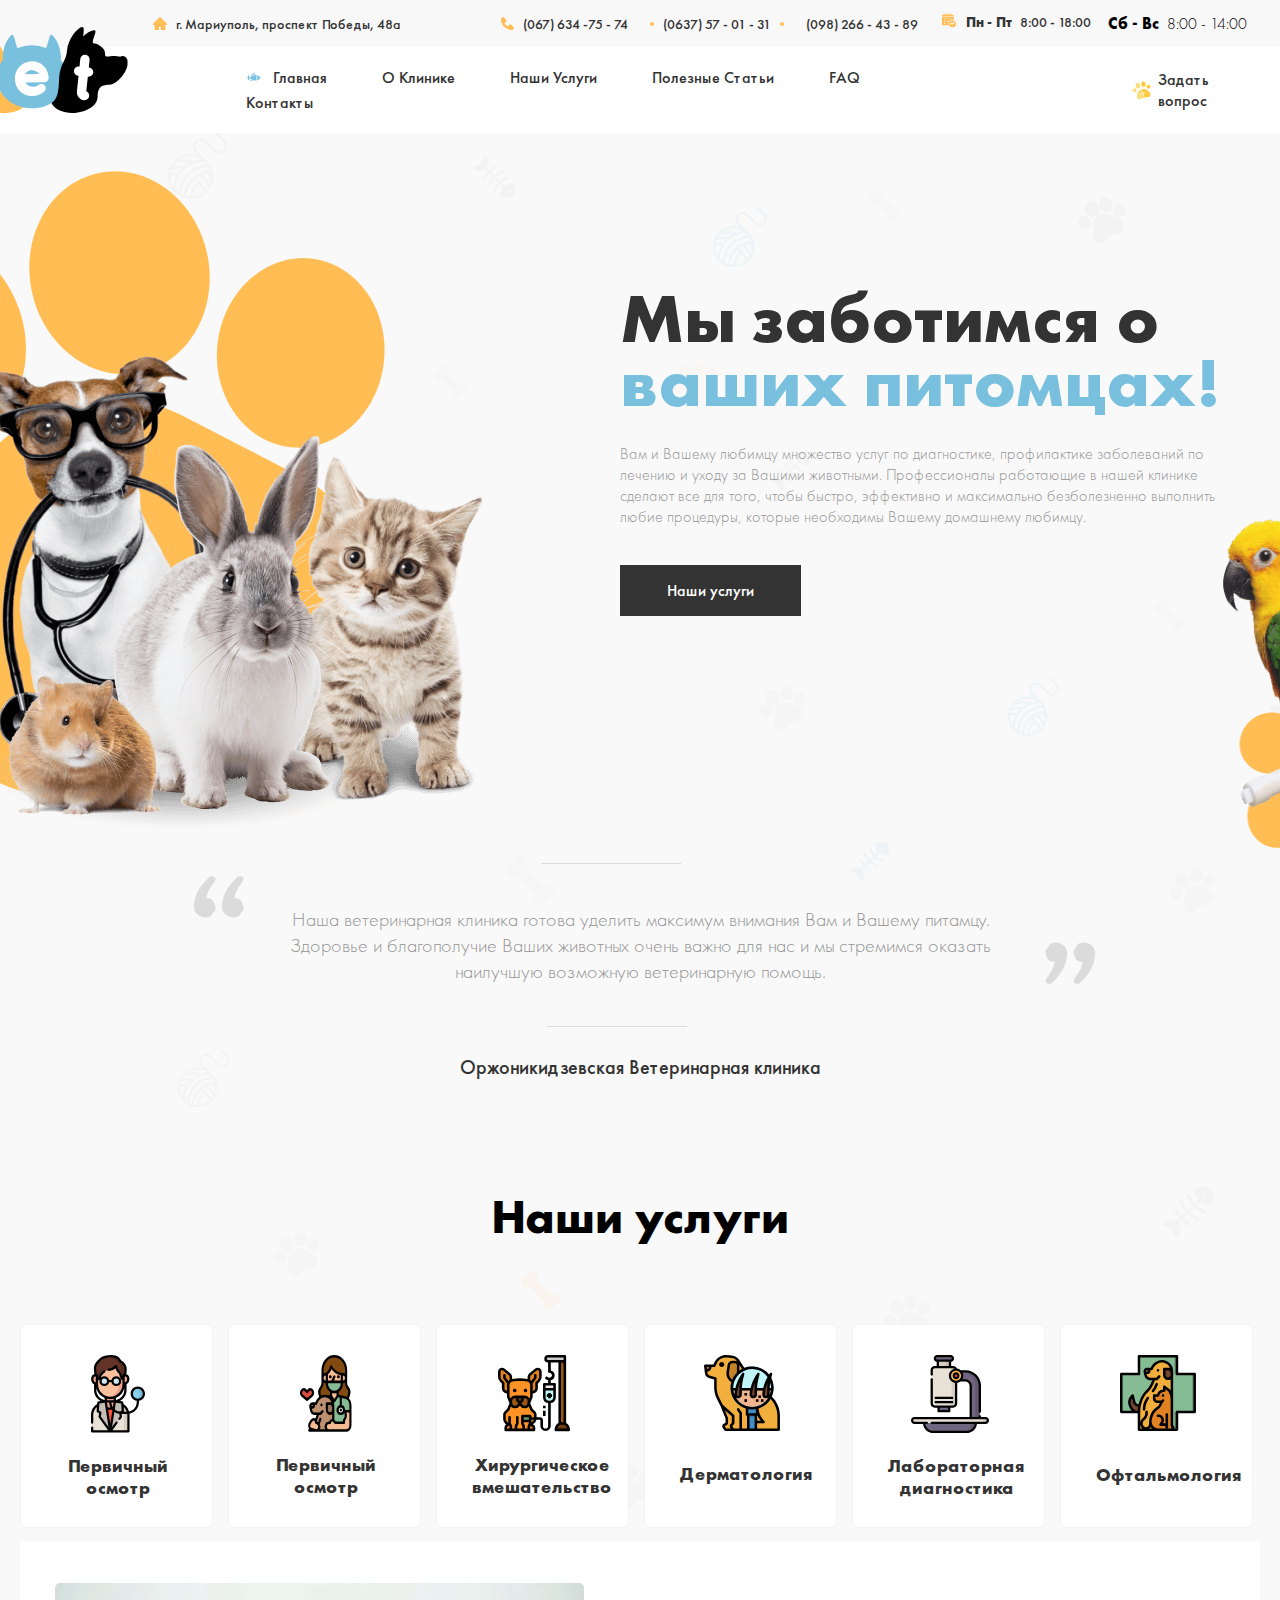
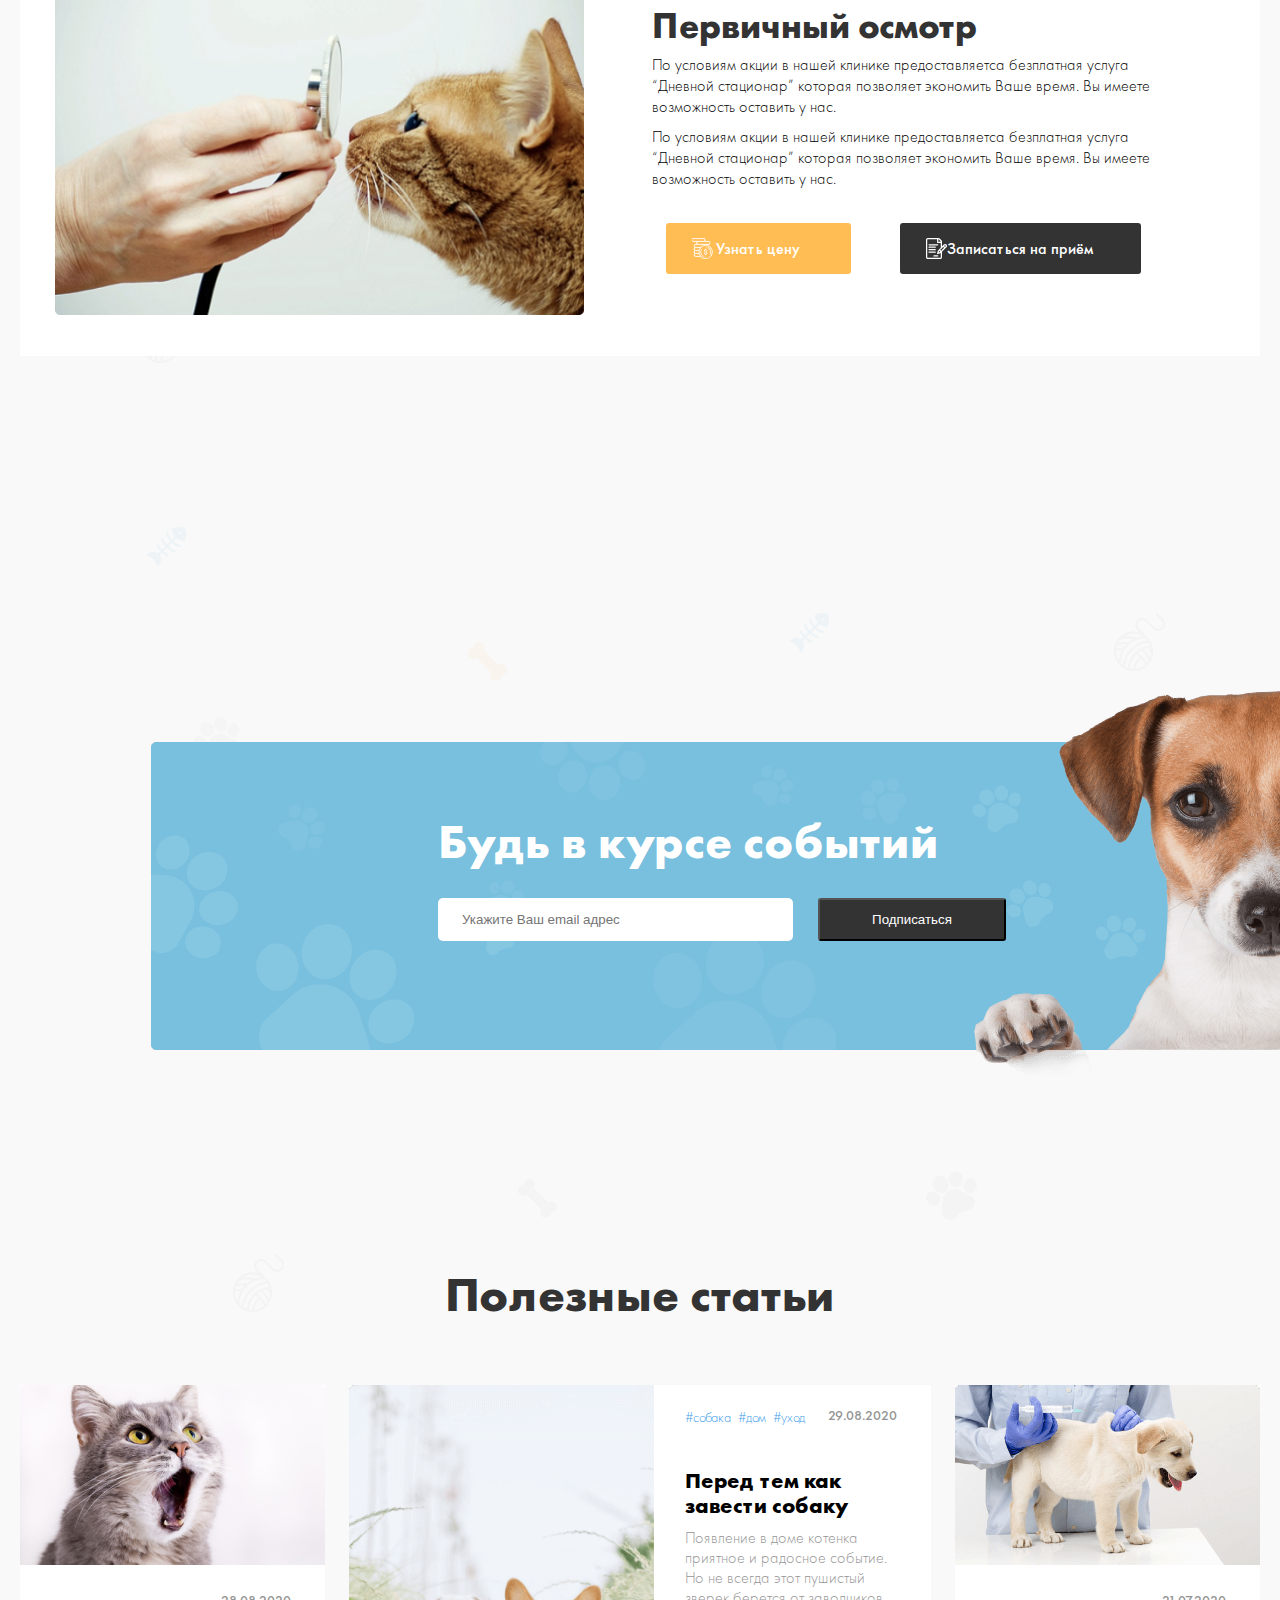
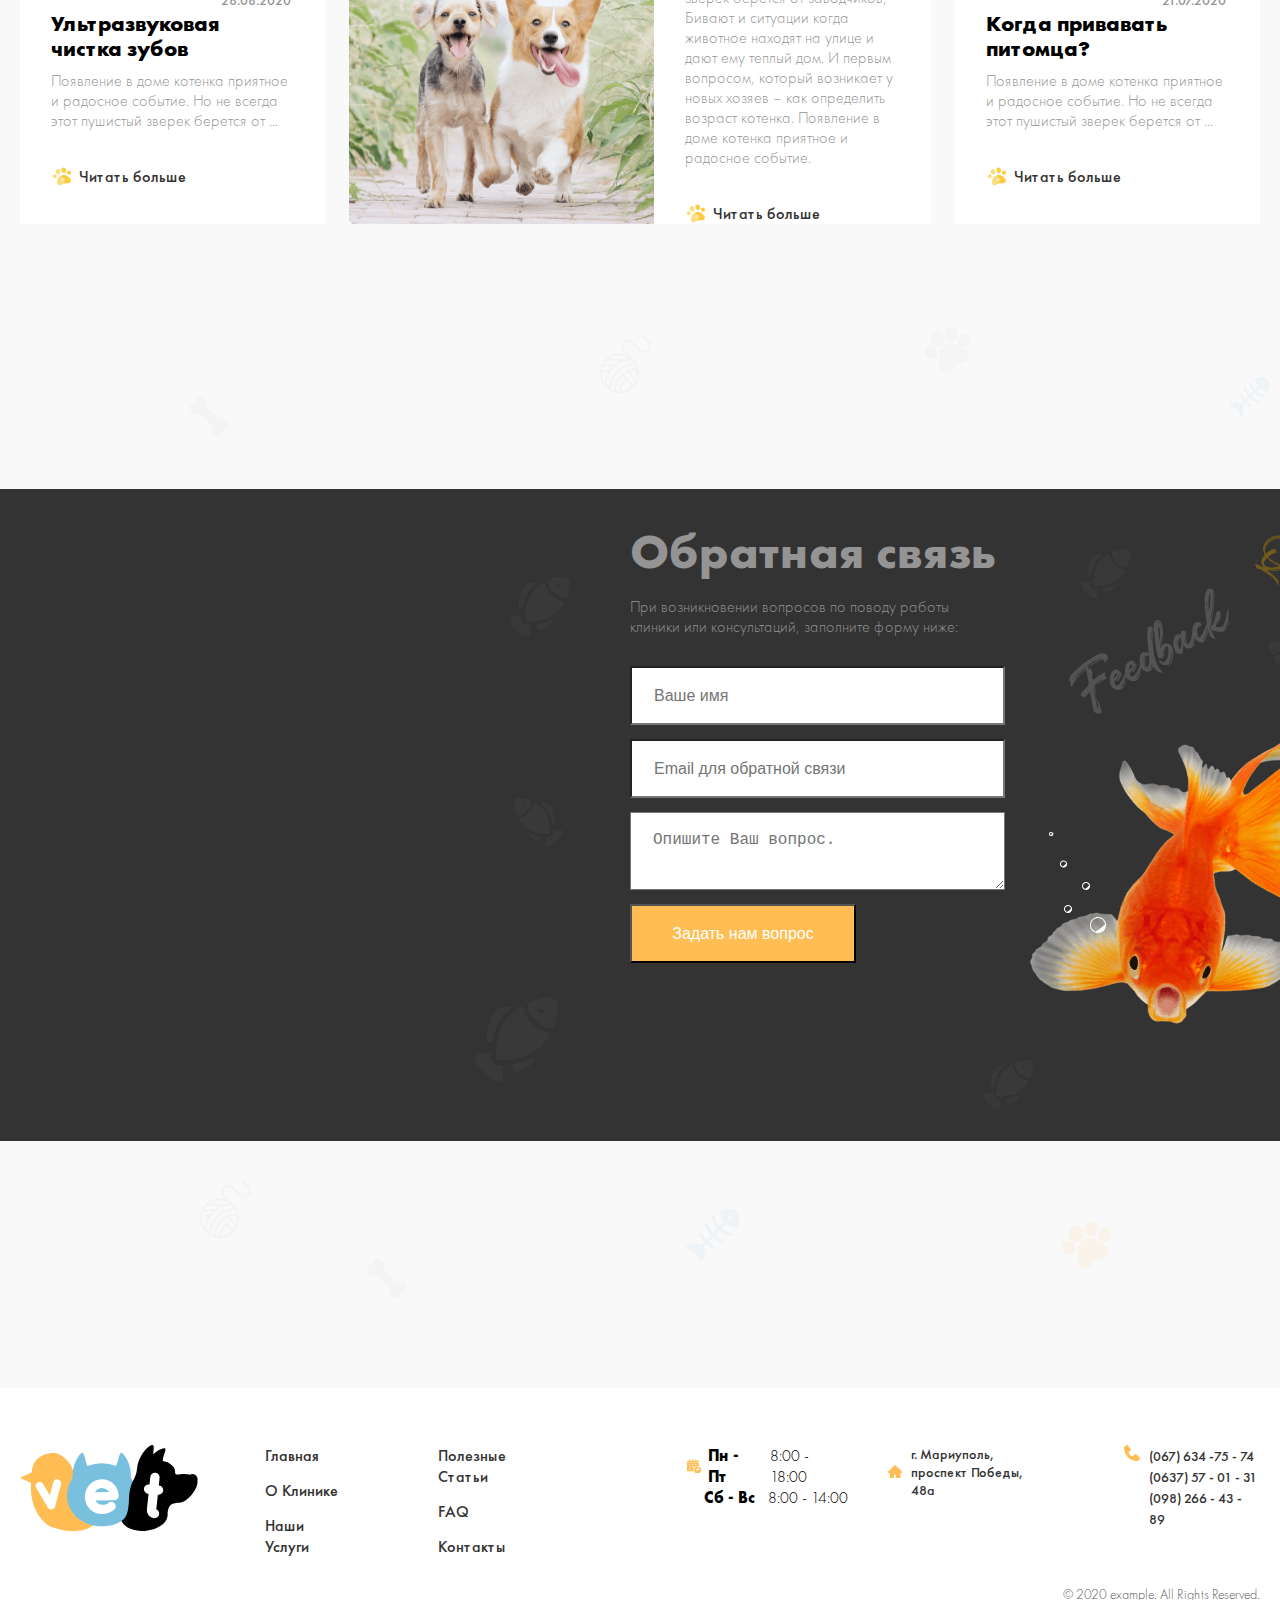
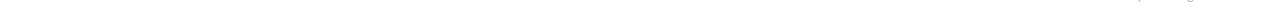
==== index.html @ 22a4f3d3 "initial commit" ====
<!DOCTYPE html>
<html lang="ru">
<head>
    <meta charset="UTF-8">
    <meta http-equiv="X-UA-Compatible" content="IE=edge">
    <meta name="viewport" content="width=device-width, initial-scale=1.0">
    <link rel="stylesheet" href="./css/main.css">
    <title>VETERIANRY clinic</title>
</head>
<body>
    <header class="site-header">
        <div class="site-header__start">
            <div class="container">
                <div class="site-header__start-inner">
                    <address class="site-header__adress">
                        <a class="site-header__adrress-link" href="#">г. Мариуполь, проспект Победы, 48а</a>
                        <ul class="site-header__tell-list list">
                            <li class="list__tell-item">
                                <a class="list__tel-link" href="tel:+0676347574">(067) 634 -75 - 74</a>
                            </li>
                            <li class="list__tell-item">
                                <a class="list__tel-link" href="tel:+0637570131">(0637) 57 - 01 - 31</a>
                            </li>
                            <li class="list__tell-item">
                                <a class="list__tel-link" href="tel:+0982664389">(098) 266 - 43 - 89</a>
                            </li>
                        </ul>
                    </address>
                    <ul class="site-header__work-days-list">
                        <li class="site-header__work-days-item">
                            <strong class="site-header__bold">Пн - Пт</strong><time class="site-header__time" datetime="2023-06-03T08:00"> 8:00 - 18:00</time>
                        </li>
                        <li class="site-header__work-days-item5  ">
                            <strong class="site-header__bold">Сб - Вс </strong><time class="site-header__time" datetime="2023-06-03T08:00"> 8:00 - 14:00</time>
                        </li>
                    </ul>
                </div>
            </div>
        </div>
        <div class="site-header__end">
            <div class="container">
                <div class="site-header__end-wrapper">
                    <a href="./index.html" class="logo">
                        <img class="logo__img" src="./images/logo.svg" alt="this site logo">
                    </a>
                    <nav class="site-header__navigation">
                        <ul class="site-header__navbar">
                            <li class="site-header__navbar-item">
                                <a class="site-header__navlink" href="#">Главная</a>
                            </li>
                            <li class="site-header__navbar-item">
                                <a class="site-header__navlink" href="#">О Клинике</a>
                            </li>
                            <li class="site-header__navbar-item">
                                <a class="site-header__navlink" href="#">Наши Услуги</a>
                            </li>
                            <li class="site-header__navbar-item">
                                <a class="site-header__navlink" href="#">Полезные Статьи</a>
                            </li>
                            <li class="site-header__navbar-item">
                                <a class="site-header__navlink" href="#">FAQ</a>
                            </li>
                            <li class="site-header__navbar-item">
                                <a class="site-header__navlink" href="#">Контакты</a>
                            </li>
                        </ul>
                    </nav>
                    <a  href="#" class="site-header__answer answer">Задать вопрос</a>
                </div>
            </div>
        </div>
        
    </header>
    <main class="site-main">
        <section class="site-main__hero hero">
            <div class="container">
                <div class="hero__div">
                    <h1 class="hero__title">Мы заботимся о <span class="hero__span">ваших питомцах!</span></h1>
                    <p class="hero__desc">
                        Вам и Вашему любимцу множество услуг по диагностике, профилактике заболеваний по лечению и уходу за Вашими животными. Профессионалы работающие в нашей клинике сделают все для того, чтобы быстро, эффективно и максимально безболезненно выполнить любие процедуры, которые необходимы Вашему домашнему любимцу.
                    </p>
                    <a class="hero__link" href="#">Наши услуги</a>
                </div>
            </div>
        </section>
        <section class="site-main__second-section second-section">
            <div class="container">
                <h2 class="visually-hidden">Оржоникидзевская Ветеринарная клиника</h2>
                <div class="second-section___div">
                    <blockquote class="second-section__blockquote">
                        Наша ветеринарная клиника готова уделить максимум внимания Вам и Вашему питамцу. Здоровье и благополучие Ваших животных очень важно для нас и мы стремимся оказать наилучшую возможную ветеринарную помощь.
                    </blockquote>
                    <h3 class="second-section__title">Оржоникидзевская Ветеринарная клиника</h3>
                </div>
            </div>
        </section>
        <section class="site-main__servises services">
            <div class="container">
                <h2 class="services__title">Наши услуги</h2>
                <div class="services__servise-list-wrapper">
                    <button class="services-button services__left"></button>
                    <ol class="services__list">
                        <li class="services__item">
                            <a class="services__link" href="#">
                                <h3 class="services__list-title">Первичный осмотр</h3>
                            </a>
                        </li>
                        <li class="services__item">
                            <a class="services__link" href="#">
                                <h3 class="services__list-title">Первичный осмотр</h3>
                            </a>
                        </li>
                        <li class="services__item">
                            <a class="services__link" href="#">
                                <h3 class="services__list-title">Хирургическое вмешательство</h3>
                            </a>
                        </li>
                        <li class="services__item">
                            <a class="services__link" href="#">
                                <h3 class="services__list-title">Дерматология</h3>
                            </a>
                        </li>
                        <li class="services__item">
                            <a class="services__link" href="#">
                                <h3 class="services__list-title">Лабораторная диагностика</h3>
                            </a>
                        </li>
                        <li class="services__item">
                            <a class="services__link" href="#">
                                <h3 class="services__list-title">Офтальмология</h3>
                            </a>
                        </li>
                    </ol>
                    <button class="services-button services-button-right"></button>
                    
                </div>
                <div class="site-main__news-card">
                    <img class="site-main__news-img" width="590" height="332" src="./images/nashuslugi-img.png" alt="">
                    <div class="site-main__news-div">
                        <h4 class="site-main__div-title">Первичный осмотр</h4>
                        <p class="site-main__div-desc">По условиям акции в нашей клинике предоставляетса безплатная услуга “Дневной стационар” которая позволяет экономить Ваше время. Вы имеете возможность оставить у нас.</p>
                        <p class="site-main__div-desc site-main__div-desc-second">По условиям акции в нашей клинике предоставляетса безплатная услуга “Дневной стационар” которая позволяет экономить Ваше время. Вы имеете возможность оставить у нас.</p>
                        <div class="site-main__div-innerdiv">
                            <a class="site-main__news-link" href="#">Узнать цену</a>
                            <a class="site-main__news-link" href="#">Записаться на приём</a>
                        </div>
                    </div>
                </div>
            </div>
        </section>
        <article class="site-main__article">
            <div class="site-main__article-wrapper">
                <h2 class="site-main__article-title">Будь в курсе событий</h2>
                <form class="site-main__article-form" action="https://echo.htmlacademy.ru" method="POST">
                    <input class="site-main__article-input" type="email" name="user_email" aria-label="enter your email" placeholder="Укажите Ваш email адрес" autocomplete="off" required>
                    <button class="site-main__article-bottom">Подписаться</button>
                </form>
            </div>
        </article>
        <section class="site-main__useful-news">
            <div class="container">
                <h2 class="site-main__useful-title">Полезные статьи</h2>
                <ul class="site-main__useful-cards">
                    <li class="site-main__useful-card">
                        <img class="site-main__useful-card-img" src="./images/01.png" alt="this useful card img">
                        <div class="site-main__useful-inner-card">
                            <time class="site-main__useful-card-time" datetime="2020-08-28">28.08.2020</time>
                            <h3 class="site-main__useful-card-title">Ультразвуковая чистка зубов</h3>
                            <p class="site-main__useful-card-desc">Появление в доме котенка приятное и радосное событие. Но не всегда этот пушистый зверек берется от ...</p>
                            <a class="site-main__useful-card-link" href="">Читать больше</a>
                        </div>
                    </li>
                    <li class="site-main__useful-card">
                        <img class="site-main__useful-card-img" src="./images/02.png" alt="this useful caed one">
                        <div class="site-main__useful-inner-card">
                            <ul class="site-main__useful-hesheg-list">
                                <li class="site-main__useful-hesheg-item"><a class="site-main__useful-hesheg-link" href="#">#собака</a></li>
                                <li class="site-main__useful-hesheg-item"><a class="site-main__useful-hesheg-link" href="#">#дом</a></li>
                                <li class="site-main__useful-hesheg-item"><a class="site-main__useful-hesheg-link" href="#">#уход</a></li>
                                <li class="site-main__useful-hesheg-item">
                                    <time class="site-main__useful-card-time" datetime="2020-08-29">29.08.2020</time>
                                </li>
                                
                            </ul>
                            <h3 class="site-main__useful-card-title">Перед тем как завести собаку</h3>
                            <p class="site-main__useful-card-desc">Появление в доме котенка приятное и радосное событие. Но не всегда этот пушистый зверек берется от заводчиков, Бивают и ситуации когда животное находят на улице и дают ему теплый дом. И первым вопросом, который возникает у новых хозяев – как определить возраст котенка. Появление в доме котенка приятное и радосное событие.</p>
                            <a class="site-main__useful-card-link" href="#">Читать больше</a>
                        </div>
                    </li>
                    <li class="site-main__useful-card">
                        <img class="site-main__useful-card-img" src="./images/03.png" alt="this useful card img`">
                        <div class="site-main__useful-inner-card">
                            <time class="site-main__useful-card-time" datetime="2020-08-29">21.07.2020</time>
                            <h3 class="site-main__useful-card-title">Когда привавать питомца?</h3>
                            <p class="site-main__useful-card-desc">Появление в доме котенка приятное и радосное событие. Но не всегда этот пушистый зверек берется от ...</p>
                            <a class="site-main__useful-card-link" href="">Читать больше</a>
                        </div>
                    </li>
                </ul>
            </div>
        </section>
        <section class="site-main__feedback">
            <div class="site-main__feedback-inner">
                <iframe class="site-main__ifrem" src="https://www.google.com/maps/embed?pb=!1m18!1m12!1m3!1d169.72303839183462!2d37.642442149704344!3d47.10752693657428!2m3!1f0!2f0!3f0!3m2!1i1024!2i768!4f13.1!3m3!1m2!1s0x40e6e6701cd9c691%3A0xe9b99fd0268f089c!2z0L_RgNC-0YHQvy4g0J_QvtCx0LXQtNGLLCA0ONCwLCDQnNCw0YDQuNGD0L_QvtC70YwsINCU0L7QvdC10YbQutCw0Y8g0L7QsdC70LDRgdGC0YwsINCj0LrRgNCw0LjQvdCwLCA4NzUwMA!5e0!3m2!1sru!2s!4v1685992403160!5m2!1sru!2s" width="600" height="450" style="border:0;" allowfullscreen="" loading="lazy" referrerpolicy="no-referrer-when-downgrade"></iframe>
                <div class="site-main__feedback-form-wrapper">
                    <h2 class="site-main__feedback-title">Обратная связь</h2>
                    <p class="site-main__feedback-desc">При возникновении вопросов по поводу работы <br> клиники или консультаций, заполните форму ниже:</p>
                    <form class="site-main__feedback-form" action="https://echo.htmlacademy.ru" method="POST" autocomplete="off">
                        <input class="site-main__feedbackinp" type="text" name="site-main__user__name" aria-label="enter your name" placeholder="Ваше имя" required>
                        <input class="site-main__feedbackinp" type="email" name="site-main__user__email" aria-label="enter your email" placeholder="Email для обратной связи" required>
                        <textarea class="site-main__feedbackinp site-main__feedbackinp--textarea" name="site-main__user__desc" aria-label="enter your description" placeholder="Опишите Ваш вопрос."></textarea>
                        <button class="site-main__feedack-bottom">Задать нам вопрос</button>
                    </form>
                </div>
            </div>
        </section>
    </main>
    <footer class="site-footer">
        <div class="container">
            <div class="site-footer__inner">
                <a class="site-footer__logo" href="./index.html"><img src="./images/logo.svg" alt="THIS SITE LOGO"></a>
                <ul class="site-footer__list">
                    <li class="site-footer__item"><a class="site-footer-links" href="#">Главная</a></li>
                    <li class="site-footer__item"><a class="site-footer-links" href="#"> О Клинике</a></li>
                    <li class="site-footer__item"><a class="site-footer-links" href="#">Наши Услуги</a></li>
                </ul>
                <ul class="site-footer__list">
                    <li class="site-footer__item"><a class="site-footer-links" href="#">Полезные Статьи</a></li>
                    <li class="site-footer__item"><a class="site-footer-links" href="#">FAQ</a></li>
                    <li class="site-footer__item"><a class="site-footer-links" href="#">Контакты</a></li>
                </ul>
                <address class="site-footer__adress">
                    <ul class="site-footer__weklist list">
                        <li class="list__work-days-item">
                            <strong class="list__bold">Пн - Пт</strong><time class="site-footer__time" datetime="2023-06-03T08:00"> 8:00 - 18:00</time>
                        </li>
                        <li class="list__work-days-item">
                            <strong class="list__bold">Сб - Вс </strong><time class="site-footer__time" datetime="2023-06-03T08:00"> 8:00 - 14:00</time>
                        </li>
                    </ul>
                    <a class="site-footer__goglemap" href="#">г. Мариуполь, <br> проспект Победы, 48а</a>
                    <ul class="site-footer__tel-list">
                        <li class="site-footer__tel-item" >
                            <a class="site-footer__tel-link" href="tel:+0676347574">(067) 634 -75 - 74</a>
                        </li>
                        <li class="site-footer__tel-item">
                            <a class="site-footer__tel-link" href="tel:+0637570131">(0637) 57 - 01 - 31</a>
                        </li>
                        <li class="site-footer__tel-item">
                            <a class="site-footer__tel-link" href="tel:+0982664389">(098) 266 - 43 - 89</a>
                        </li>
                    </ul>
                </address>
            </div>
            <span class="site-footer__span">© 2020 example. All Rights Reserved.</span>
        </div>
    </footer>
</body>
</html>
---- css/main.css ----
@font-face {
    font-display: swap; 
    font-family: "Futura PT";
    font-style: normal;
    font-weight: 400;
    src: url("../fonts/FuturaPT-Light.woff") format("woff2"); 
}
@font-face {
    font-display: swap; 
    font-family: "Futura PT";
    font-style: normal;
    font-weight: 500;
    src: url("../fonts/FuturaPT-Medium.woff") format("woff2"); 
}
@font-face {
    font-display: swap; 
    font-family: "Futura PT";
    font-style: normal;
    font-weight: 700;
    src: url("../fonts/FuturaPT-Bold.woff") format("woff2"); 
}
* {
    box-sizing: border-box;
}
html {
    height: 100%;
}
body {
    display: flex;
    flex-direction: column;
    height: 100%;
    margin: 0;
    font-family: "Futura PT";
    font-style: normal;
    overflow-x:hidden;
}
main {
    flex-grow: 1;
    background-image: url("../images/mani-bg.png");
    background-repeat: no-repeat;
    background-color:#f9f9f9;
    background-position-x:115px ;
}
.visually-hidden {
    clip: rect(0 0 0 0);
    clip-path: inset(50%);
    height: 1px;
    overflow: hidden;
    position: absolute;
    white-space: nowrap;
    width: 1px;
}
.container {
    max-width: 1322px;
    width: 100%;
    margin: auto;
    padding: 0 20px;
}
.site-header__start {
    padding: 13px;
    background-color: #f9f8f8; ;
}
.site-header__start-inner {
    display: flex;
    justify-content:space-between;
    align-items: center;
}
.site-header__adress {
    display: flex;
    align-items: center;
    margin-left: 120px; 
}
.site-header__adrress-link {
    display: flex;
    align-items: center;
    margin-right: 100px;
    text-decoration: none;
    font-style: normal;
    font-weight: 500;
    font-size: 14px;
    line-height: 18px;
    color: #333333;
}
.site-header__adrress-link::before {
    display: inline-block;
    width: 14px;
    height: 13px;
    margin-right: 9px;
    background-image: url("../images/home_before.svg");
    background-repeat: no-repeat;
    background-size:14px 13px;
    content: "";
}
.list {
    display: flex;
    align-items: center;
    margin: 0;
    padding-left: 0;
    list-style: none;
}
.site-header__work-days-list {
    display: flex;
    column-gap: 17px;
    margin: 0;
    padding-left: 0;
    list-style: none;
    
}
.site-header__bold {
    margin-right: 4px;
}
.site-header__work-days-item {
    font-weight: 500;
    font-size: 14px;
    line-height: 18px;
    color:#333;
}
.site-header__work-days-item::before {
    display: inline-block;
    width: 14px;
    height: 14px;
    margin-right: 7px;
    background-image: url("../images/week-befotr.svg");
    background-repeat: no-repeat;
    background-size: 14px;
    content: "";
}
.list:not(:last-child) {
    margin-right: 22px;
}
.list__tel-link {
    color: inherit;
    text-decoration: none;
    font-style: normal;
    font-weight: 500;
    font-size: 14px;
    line-height: 18px;
}
.list__tel-link:hover {
    color: #ffbd54;
}
.list__tel-link:active {
    color: #333;
    opacity: 0.6;
}
.list__tell-item {
    display: flex;
    align-items: center;
    color: #333;
}
.list__tell-item:not(:last-child) {
    margin-right: 22px;
}
.list__tell-item:first-child::before {
    display: inline-block;
    width: 13px;
    height: 13px;
    margin-right: 9px;
    background-image: url("../images/call_before.svg");
    background-repeat: no-repeat;
    background-size: 13px;
    content: "";
}
.list__tell-item:nth-child(2)::before {
    display: inline-block;
    width: 4px;
    height: 4px;
    margin-right: 9px;
    background-color:#ffbd54;
    border-radius: 50%;
    content: "";
}
.list__tell-item:nth-child(2)::after {
    display: inline-block;
    width: 4px;
    height: 4px;
    margin-left: 9px;
    background-color:#ffbd54;
    border-radius: 50%;
    content: "";
}
.list__work-days-list {
    display: flex;
    column-gap: 17px;
    margin: 0;
    padding-left: 0;
    list-style: none;
}
.list__work-days-item:first-child {
    display: flex;
    align-items: center;
    margin-right: 17px;
}
.list__work-days-item:first-child::before {
    display: inline-block;
    width: 14px;
    height: 14px;
    margin-right: 7px;
    background-image: url("../images/week-befotr.svg");
    background-repeat: no-repeat;
    background-size: 14px;
    content: "";
}
.list__work-link {
    text-decoration: none;
    color: #333;
    font-weight: 500;
    font-size: 14px;
    line-height: 18px;
}
.site-header__end {
    padding-top: 20px;
    padding-bottom: 16px;
}
.site-header__end-wrapper {
    position: relative;
    display: flex;
    justify-content: space-between;
    align-items: center;    
}
.site-header__navigation {
    margin-left: 216px;
    margin-right: 165px;
}
.site-header__navbar {
    display: flex;
    flex-wrap: wrap;
    align-items: center;
    margin: 0;
    margin-left: 10px;
    padding-left: 0;
}
.site-header__navbar-item {
    display: flex;
    list-style: none;
    margin: 0;
    padding-left: 0;
}
.site-header__navbar-item {
    border-bottom: 4px solid transparent;
}
.site-header__navbar-item:hover {
    border-color: #f4ffad;
}
.site-header__navbar-item:active {
    border-color: #f4ffad;
    opacity: 0.6;
}
.site-header__navbar-item:not(:last-child) {
    margin-right: 55px;
}
.site-header__navbar-item:first-child {
    display: flex;
    align-items: center;
}
.site-header__navbar-item:first-child::before {
    display: inline-block;
    width: 15px;
    height: 15px;
    margin-right: 12px;
    background-image: url("../images/fish-before.svg");
    background-repeat: no-repeat;
    background-size: 15px;
    content: "";
}
.site-header__navlink {
    text-decoration: none;
    font-weight: 500;
    font-size: 16px;
    line-height: 21px;
    color: #333;
}
.answer {
    display: flex;
    align-items: center ;
    border-bottom: 4px solid transparent;
    text-decoration: none;
    font-weight: 500;
    font-size: 16px;
    line-height: 21px;
    color: #333;
}
.answer::before {
    display:inline-block;
    width: 23px;
    height: 21px;
    margin-right: 5px;
    background-size: 23px 21px;
    background-image: url("../images/pet-header-before.svg");
    background-repeat: no-repeat;
    content: "";
    
}
.site-header__answer:hover {
    border-color:  #f4ffad;
}
.site-header__answer:active {
    opacity: 0.6;
}
.logo {
    position:absolute;
    top: -40px;
    left: -70px;
}
.logo:hover {
    opacity: 0.8;
}
.logo:active {
    opacity: 0.6;
}
.logo-img {
    display: block;
}
.hero {
    padding-top: 153px;
    padding-bottom: 290px;
    background-image: url("../images/bg1.png"), url("../images/bg2.png");
    background-repeat: no-repeat;
    background-size: 870px 835px, 319px 430px;
    background-position: calc(50% - 560px) -95px, calc(50% + 714px) 386px; 
    /* background-position-y: -95px;  */
}
.hero__div {
    width: 608px;
    margin-right: 32px;
    margin-left: auto;
}
.hero__title {
    margin: 0;
    margin-bottom: 29px;
    font-weight: 700;
    font-size: 70px;
    line-height: 64px;
    color: #333;
}
.hero__span {
    color: #78c0de ;
}
.hero__desc {
    margin: 0;
    margin-bottom: 38px;
    font-weight: 400;
    font-size: 16px;
    line-height: 21px;
    color: #949494;
}
.hero__link {
    display: inline-block;
    width: 181px;
    padding: 15px;
    text-align: center;
    text-decoration: none;
    color: #fff;
    font-weight: 500;
    font-size: 16px;
    line-height: 21px;   
    background-color: #333;  
}
.hero__link:hover {
    background-color:#ffbd54;
    color: #333;
}
.hero__link:active {
    opacity: 0.6    ;
}

.second-section {
    padding-bottom: 90px;
}
.second-section___div {
    position: relative;
    z-index: 1;
    width: 753px;
    margin: 0 auto;
    text-align: center;
}
.second-section___div::before {
    position: absolute;
    width: 142px;
    height: 128px;
    top:-30px;
    left: -70px;
    background-image: url("../images/blokquite-before.svg");
    background-repeat: no-repeat;
    content: "";
}
.second-section___div::after {
    position: absolute;
    width: 142px;
    height: 128px;
    bottom:10px ;
    right: -170px;
    background-image: url("../images/blokquote-after.svg");
    background-repeat: no-repeat;
    content: "";
}
.second-section__blockquote {
    position: relative;
    z-index: 1;
    margin: 0;
    font-weight: 400;
    text-align: center;
    font-size: 20px;
    line-height: 26px;
    text-align: center;
    color: #949494;
}
.second-section__blockquote::before {
    position: absolute;
    top: -43px;
    width: 140px;
    height: 1px;
    left: 277px;
    text-align: center;
    background-color:#DBDBDB;
    content:"";
}
.second-section__blockquote::after {
    position: absolute;
    bottom: -43px;
    width: 140px;
    height: 1px;
    text-align: center;
    background-color:#DBDBDB;
    left:283px;
    /* background-position:center top; */
    content:"";
}
.second-section__title {
    margin-top: 70px;
    font-weight: 500;
    font-size: 20px;
    line-height: 26px;
    color: #333;
    
}
.services {
    margin-bottom: 127px;
}
.services__title {
    margin: 0;
    margin-bottom: 80px;
    text-align: center;
    font-weight: 700;
    font-size: 48px;
    line-height: 54px;
}
.services__servise-list-wrapper {
    position: relative;
}
.services-button {
    position: absolute;
    width: 50px;
    height: 50px;
    top: 80px;
    left:-61px;
    background-color: transparent;
    background-image: url("../images/button-left.svg");
    background-position: center;
    background-repeat: no-repeat;
    background-size: 14px 26px;
    border: none;
    content: "";
}
.services-button:hover{
    background-color: #fff;
}
.services-button:active {
    opacity: 0.6;
}
.services-button-right {
    background-image: url("../images/button-right.svg");
    left: 1244px;
}
.services__list {
    display: flex;
    column-gap: 15px;
    margin: 0;
    margin-bottom: 14px;
    padding-left: 0;
    list-style: none;
}
.services__item {
    width: 193px;
    padding-top: 30px;
    padding-right: 32px;
    padding-bottom: 28px;
    padding-left: 35px;
    background-color: #fff;
    border: 1px solid #F3F3F3;
    border-radius: 5px;
}
.services__item:hover {
    opacity: 0.8;
}
.services__item:active {
    opacity: 0.6;
}
.services__link {
    text-decoration: none;
    font-weight: 500;
    font-size: 18px;
    line-height: 22px;    
    display: flex;
    align-items: center;
    text-align: center;
    color: #333;
}
.services__list-title {
    margin: 0;
    font-weight: 700;
    font-size: 18px;
    line-height: 22px;
    text-align: center;
    color: #333;
}
.services__item::before {
    display: block;
    margin: 0 auto 22px auto;
    background-repeat: no-repeat;
    content: "";
}
.services__item:first-child::before {
    background-image: url("../images/nashuslugi1.svg");
    width: 54px;
    height: 78px;
    background-size: 54px 78px;
}
.services__item:nth-child(2)::before {
    background-image: url("../images/nashuslugi2.svg");
    width: 52px;
    height: 77px;
    background-size: 52px 77px;
}
.services__item:nth-child(3)::before {
    background-image: url("../images/nashuslugi3.svg");
    width: 72px;
    height: 77px;
    background-size: 72px 77px;
}
.services__item:nth-child(4)::before {
    margin-bottom: 32px;
    background-image: url("../images/nashuslugi4.svg");
    width: 76px;
    height: 76px;
    background-size: 76px;
}
.services__item:nth-child(5)::before {
    background-image: url("../images/nashuslugi5.svg");
    width: 78px;
    height: 78px;
    background-size: 78px;
}
.services__item:nth-child(6)::before {
    margin-bottom: 33px;
    background-image: url("../images/nashuslugi6.svg");
    width: 76px;
    height: 76px;
    background-size: 76px;
    
}
.site-main__news-card {
    display: flex;
    column-gap: 68px;
    padding-top: 41px;
    padding-right: 105px;
    padding-bottom: 41px;
    padding-left: 35px;
    background-color: #fff;
}
.site-main__div-title {
    margin-top: 33px;
    margin-bottom: 18px;
    font-weight: 700;
    font-size: 36px;
    line-height: 20px;
    color: #333;
}
.site-main__div-desc {
    margin: 0;
    margin-bottom: 9px;
}
.site-main__div-desc-second {
    margin-bottom: 34px;
}
.site-main__div-innerdiv {
    display: flex;
    column-gap:21px;
}
.site-main__news-link  {
    position: relative;
    margin: 0 auto;
    width: 185px;
    padding: 15px;
    background-color:#ffbd54;
    color: #fff;
    border-radius: 3px;
    text-align: center;
    text-decoration: none;
    font-weight: 500;
    font-size: 16px;
    line-height: 21px;
}
.site-main__news-link::before {
    position: absolute;
    width: 21px;
    height: 21px;
    left: 26px;
    margin-right: 20px;
    background-image: url("../images/nashuslugi_link1.svg");
    background-position-x: center;
    background-repeat: no-repeat;
    content: "";
}
.site-main__news-link:hover {
    background-color: #333;
    color: #ffbd54;
}
.site-main__news-link:active {
    opacity: 0.6;
}
.site-main__news-link:last-child {
    width: 241px;
    color: #fff;
    background-color: #333;
}
.site-main__news-link:last-child::before {
    width: 21px;
    height: 21px;
    background-image: url("../images/news-link2.svg");   
}
.site-main__news-link:last-child:hover {
    background-color:#ffbd54;
    color: #333;
}
.site-main__news-link:last-child:active {
    opacity: 0.6;
}
.site-main__article {
    padding: 151px;
    padding-bottom: 0;
    width: 100%;
    /* height: 100%; */
}
.site-main__article-wrapper {
    width: 1444px;
    margin: 0 auto;
    padding-top: 198px;
    padding-bottom: 153px;
    background-image: url("../images/article-bg.png");
    background-repeat: no-repeat;
    background-size: auto;
}
.site-main__article-title {
    margin: 0 auto; 
    /* text-align: center; */
    margin-left: 287px;
    font-weight: 700;
    font-size: 48px;
    line-height: 20px;
    color: #fff;
}
.site-main__article-form {
    margin-left: 287px;
}
.site-main__article-input {
    width: 355px;
    margin-top: 46px;
    margin-right: 21px;
    padding-top: 12px;
    padding-right: auto;
    padding-bottom: 12px;
    padding-left: 22px;
    background-color: #fff;
    border:2px solid transparent;
    border-radius: 5px;
    outline: none;
}
.site-main__article-input:hover {
    border-color: #ffbd54;
}
.site-main__article-input:focus {
    border-color: #ffbd54;
}
.site-main__article__input::placeholder {
    font-weight: 400;
    font-size: 16px;
    line-height: 20px;
    color: #949494;
}
.site-main__article-bottom {
    width: 188px;
    padding: 12px;
    text-align: center;
    color: #fff;
    background-color: #333333;
    border-radius: 3px;
    
}
.site-main__useful-news {
    padding-top: 151px;
    padding-bottom: 265px;
}
.site-main__useful-title {
    margin-bottom: 80px;
    text-align: center;
    font-weight: 700;
    font-size: 48px;
    line-height: 20px;    
    color: #333;
}
.site-main__useful-cards{
    display: flex;
    column-gap: 24px;
    list-style: none;
    margin: 0;
    padding-left: 0;  
}
.site-main__useful-card {
    width: 305px;
    background-color: #fff;
}
.site-main__useful-card:hover {
    filter: drop-shadow(0px 4px 4px rgba(0, 0, 0, 0.25));
}
.site-main__useful-card:active {
    filter: drop-shadow(0px 4px 4px rgba(0, 0, 0, 0.25));
}
.site-main__useful-card:nth-child(2) {
    display: flex;
    width: 640px;
}
.site-main__useful-inner-card {
    /* width: 270px; */
    padding-top: 21px;
    padding-right: 34px;
    padding-left: 31px;
}
.site-main__useful-card-time {
    display: block;
    text-align:right;
}
.site-main__useful-card-title {
    margin: 0;
    margin-top: 2px;
    margin-bottom: 10px;
    font-weight: 700;
    font-size: 22px;
    line-height: 25px;
    color: #000;
}
.site-main__useful-card-desc {
    margin: 0;
    margin-bottom: 35px;
    font-style: normal;
    font-weight: 400;
    font-size: 16px;
    line-height: 20px;
    color: #949494;
}
.site-main__useful-card-link {
    display: flex;
    align-items: center;
    text-decoration: none;
    font-weight: 500;
    font-size: 16px;
    line-height: 21px;
    color: #333;    
}
.site-main__useful-card-link::before {
    display: inline-block;
    width: 23px;
    height: 21px;
    margin-right: 5px;
    background-image: url("../images/pet-header-before.svg");
    background-size: 23px 21px;
    content: "";
    
}
.site-main__useful-hesheg-list {
    display: flex;
    margin: 0;
    padding-left: 0;
    list-style: none;
}
.site-main__useful-hesheg-link  {
    display: inline-block;
    
    margin-right: 7px;
    margin-bottom: 38px;
    text-decoration: none;
    color: #3d9cea;
    font-weight: 400;
    font-size: 14px;
    line-height: 22px;    
}
.site-main__useful-hesheg-item:last-child {
    margin-left: auto;
}
.site-main__useful-card-time {
    font-weight: 500;
    font-size: 14px;
    line-height: 18px;
    color: #949494;
}
.site-main__feedback  {
    padding-bottom: 247px;
}
.site-main__feedback-inner {
    display: flex;
    width: 1463px;
    margin: 0 auto;
    background-image: url("../images/form-bg.png");
    background-repeat: no-repeat;
    background-position: right center;
    background-color: #333;
}
.site-main__ifrem {
    width: 462px;
    height: 652px;
}
.site-main__feedback-form-wrapper {
    width: 375px;
    margin-left: 168px;
    padding-top: 32px;
}
.site-main__feedback-form-wrapper {
    padding-bottom: 78px;
}
.site-main__feedbackinp {
    display:block;
    width: 375px;
    margin-bottom: 14px;
    padding: 17px;
    padding-left: 22px;
    background-color: #fff;
}
.site-main__feedback-title {
    margin: 0;  
    margin-bottom: 14px;
    font-weight: 700;
    font-size: 48px;
    line-height: 62PX;
    color: #949494;
}
.site-main__feedbackinp { 
    font-size: 16px;
    line-height: 21px;    
    display: flex;
    align-items: center;
}
.site-main--textarea {
    width: 100%;
    height: 165px;
    margin-bottom: 32px;
    resize: none;
}
.site-main__feedback-desc {
    margin: 0;
    margin-bottom: 29px;
    font-weight: 400;
    font-size: 16px;
    line-height: 20px;
    color: #949494;
}
.site-main__feedack-bottom {
    width: 226px;
    padding: 17px;
    text-align: center;
    color: #fff;
    background: #FFBD54;
    border-radius: 0px;
    font-weight: 500;
    font-size: 16px;
    line-height: 21px;
}
.site-footer {
    padding-top: 57px;
    padding-bottom: 23px;
}
.site-footer__inner {
    display: flex;
    padding-bottom: 28px;
}
.site-footer__logo {
    display: block;
    margin-right: 67px;
}
.site-footer__logo:hover {
    opacity: 0.8;
}
.site-footer__logo:active {
    opacity: 0.6;
}
.site-footer__list {
    list-style: none;
    margin: 0;
    padding-left: 0;
    margin-right: 87px; 
}
.site-footer__item {
    font-weight: 500;
    font-size: 16px;
    line-height: 21px;
}
.site-footer__item:not(:last-child) {
    margin-bottom: 14px;
}
.site-footer-links {
    color: #333;
    text-decoration: none;
}
.site-footer-links:hover {
    color: #ffbd54;
}
.site-footer-links:active {
    color: #333;
    opacity: 0.6;
}
.site-footer__adress {
    display: flex;
    align-items: start;
    margin-left: 40px;
}
.site-footer__weklist {
    display: flex;
    flex-direction: column;
    font-style: normal;
}
.site-footer__goglemap {
    display: flex;
    margin-right: 87px;
    align-items: center;
    margin-right: 100px;
    text-decoration: none;
    font-style: normal;
    font-weight: 500;
    font-size: 14px;
    line-height: 18px;
    color: #333333;
}
.site-footer__goglemap::before {
    display: inline-block;
    width: 14px;
    height: 13px;
    margin-right: 9px;
    background-image: url("../images/home_before.svg");
    background-repeat: no-repeat;
    background-size:14px 13px;
    content: "";
}
.site-footer__tel-list {
    position: relative;
    margin: 0;
    padding-left: 0;
    list-style: none;
} 
.site-footer__tel-list::before {
    position: absolute;
    width: 16px;
    height: 16px;
    left: -25px;
    background-image: url("../images/call_before.svg");
    background-size: 16px;
    background-repeat: no-repeat;
    content: "";
}
.site-footer__tel-link {
    text-decoration: none;
    font-weight: 500;
    font-style: normal;
    font-size: 14px;
    line-height: 18px;
    color: #333333;   
}
.site-footer__tel-link:hover {
    color: #ffbd54;
}
.site-footer__tel-link:active {
    color: #333;
    opacity: 0.6;
}
.site-footer__span {
    display: block;
    text-align:end;
    font-weight: 400;
    font-size: 14px;
    line-height: 18px;
    color: #5c5c5c;
}
.list__bold {
    margin-right: 9px;
}
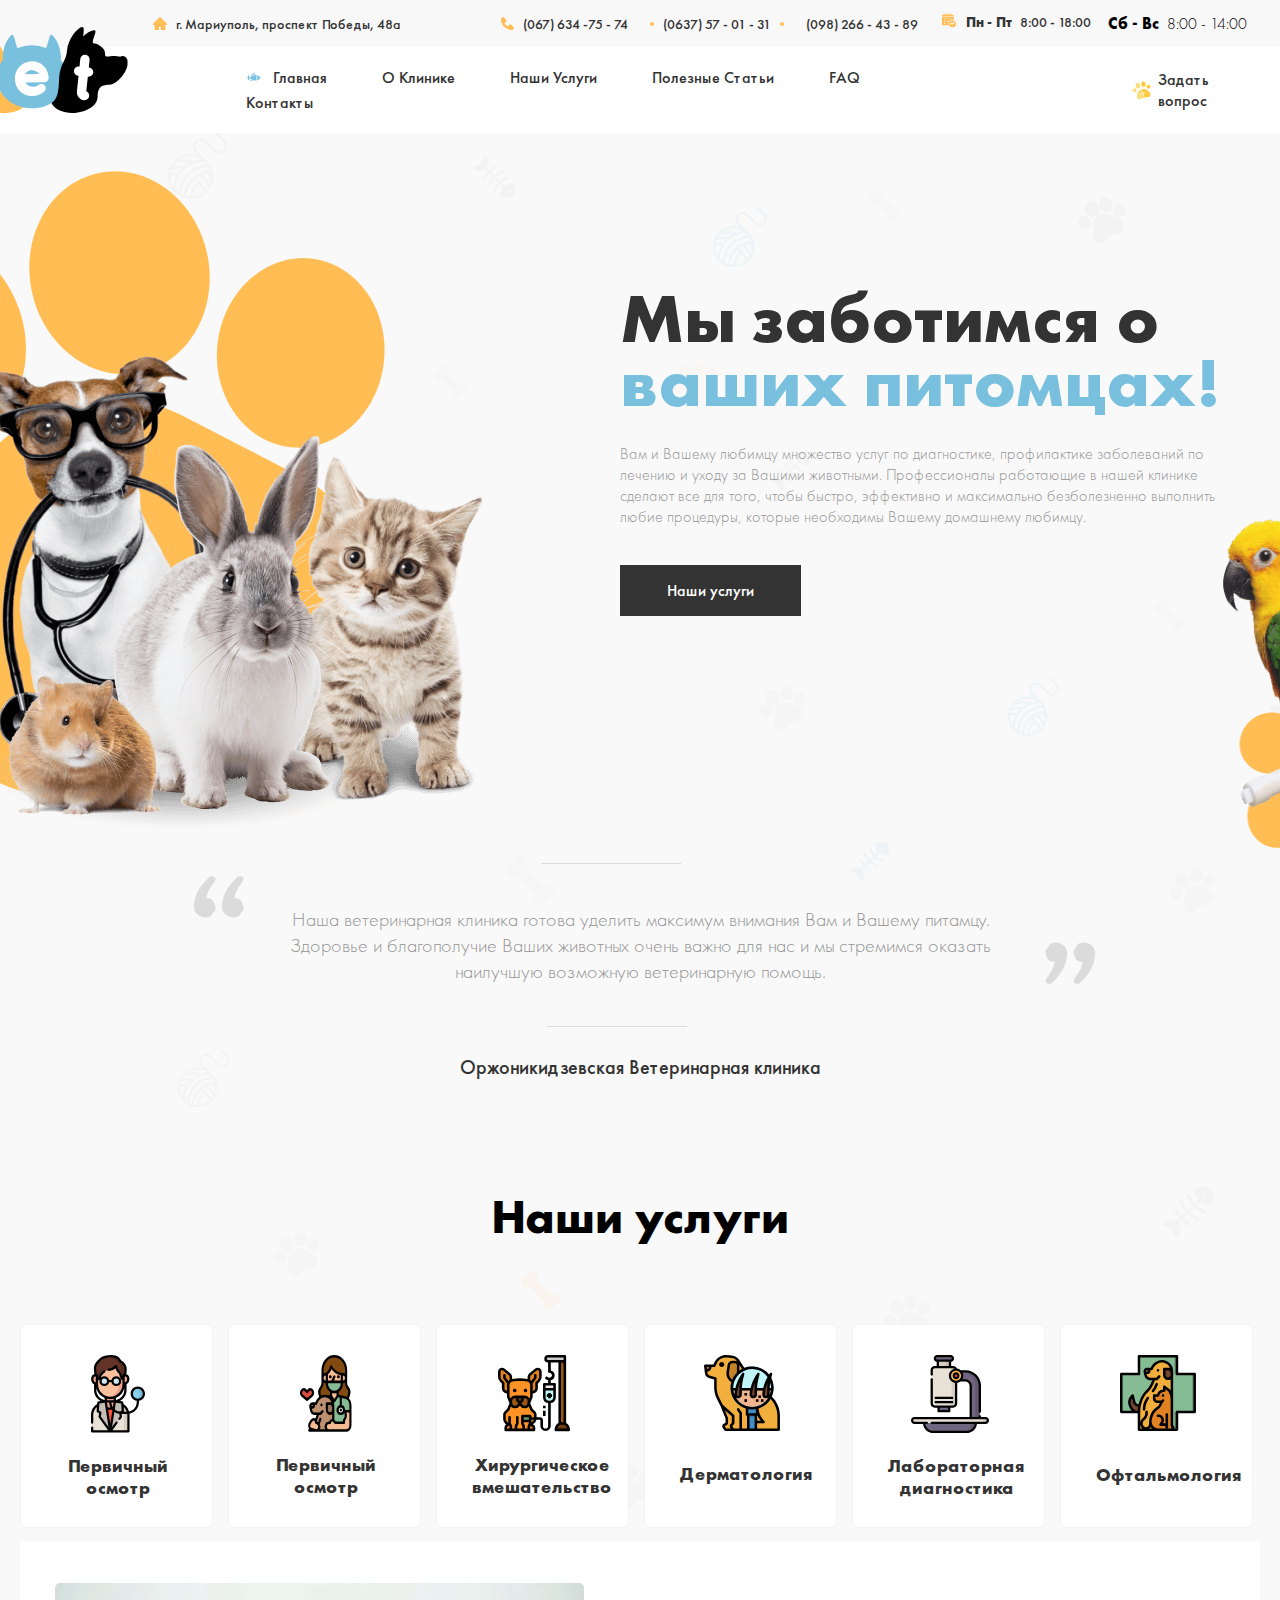
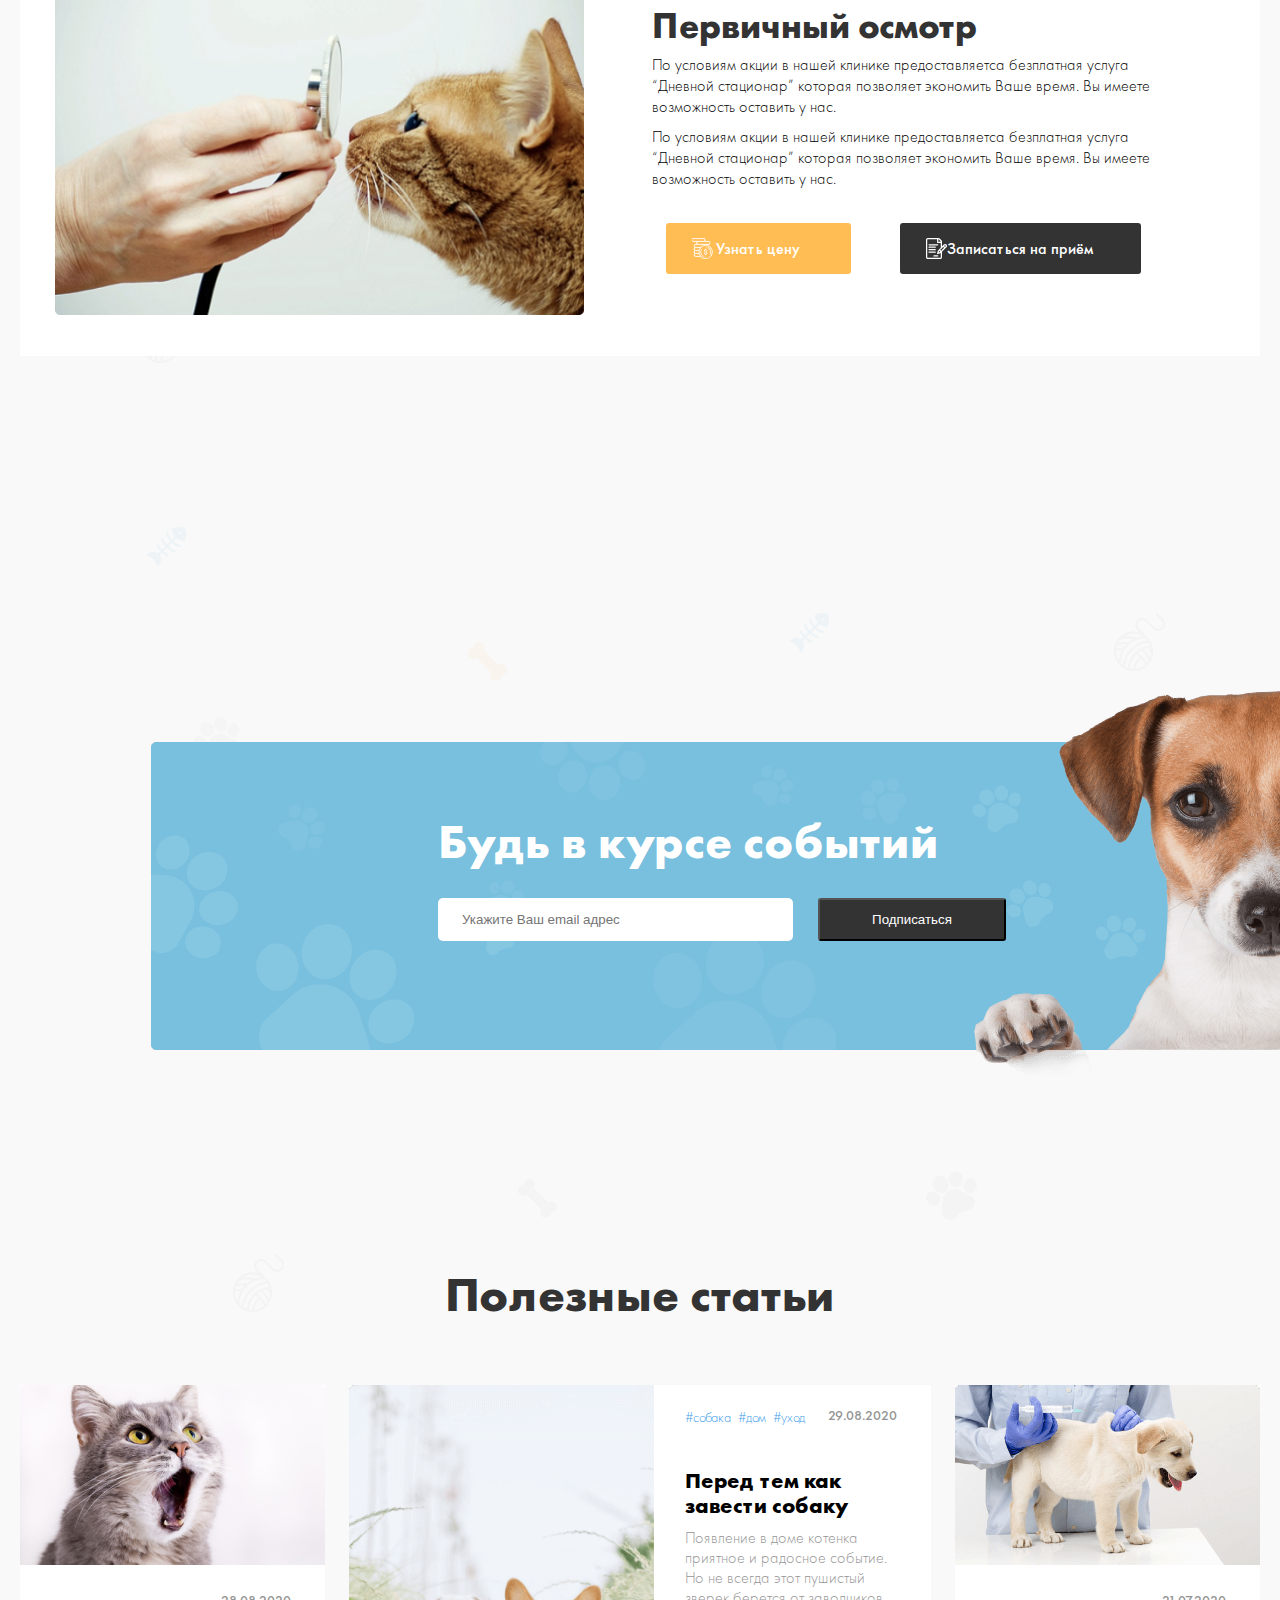
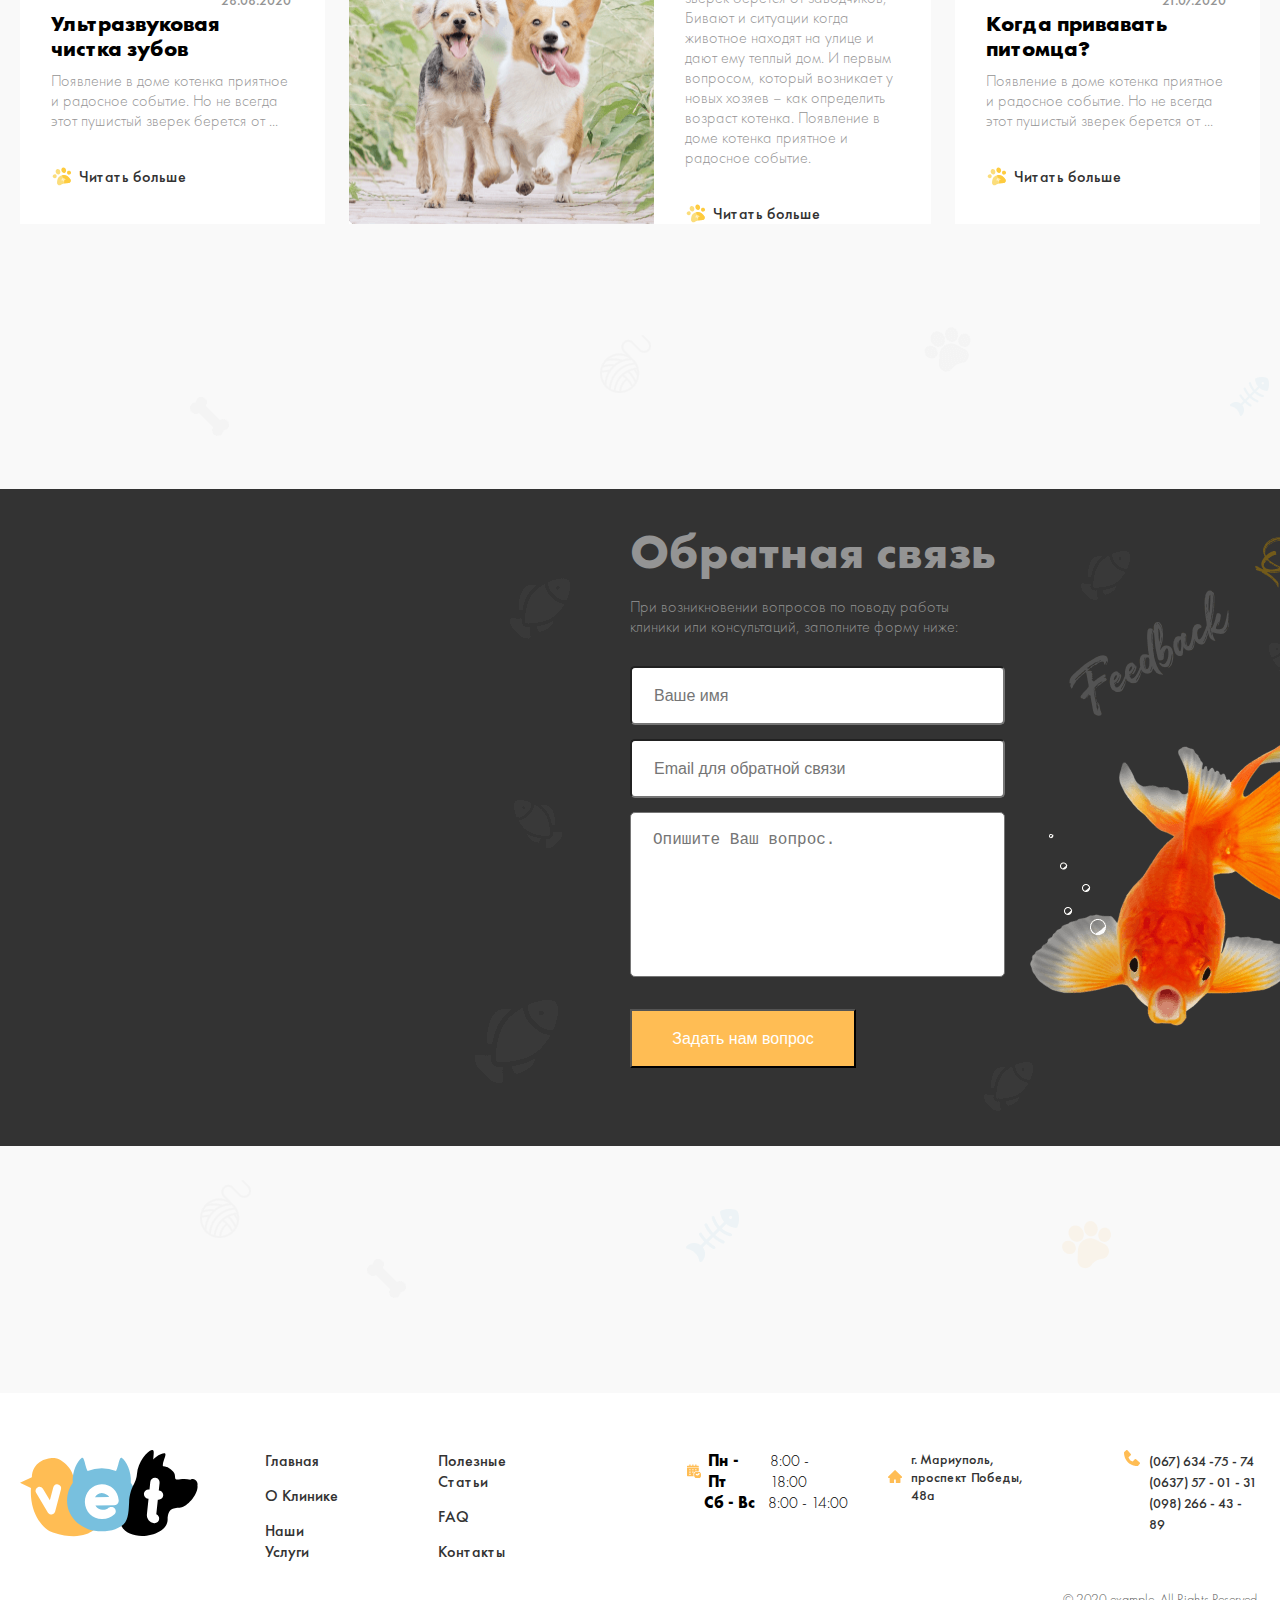
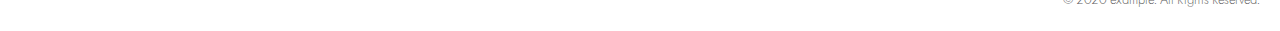
==== commit 51d3f0c0: "add contact page" ====
--- a/index.html
+++ b/index.html
@@ -46,7 +46,7 @@
                     <nav class="site-header__navigation">
                         <ul class="site-header__navbar">
                             <li class="site-header__navbar-item">
-                                <a class="site-header__navlink" href="#">Главная</a>
+                                <a class="site-header__navlink" href="./index.html">Главная</a>
                             </li>
                             <li class="site-header__navbar-item">
                                 <a class="site-header__navlink" href="#">О Клинике</a>
@@ -61,7 +61,7 @@
                                 <a class="site-header__navlink" href="#">FAQ</a>
                             </li>
                             <li class="site-header__navbar-item">
-                                <a class="site-header__navlink" href="#">Контакты</a>
+                                <a class="site-header__navlink" href="./kontakt.html">Контакты</a>
                             </li>
                         </ul>
                     </nav>
--- a/css/main.css
+++ b/css/main.css
@@ -848,8 +848,9 @@
     line-height: 21px;    
     display: flex;
     align-items: center;
-}
-.site-main--textarea {
+    border-radius: 5px;
+}
+.site-main__feedbackinp--textarea {
     width: 100%;
     height: 165px;
     margin-bottom: 32px;
